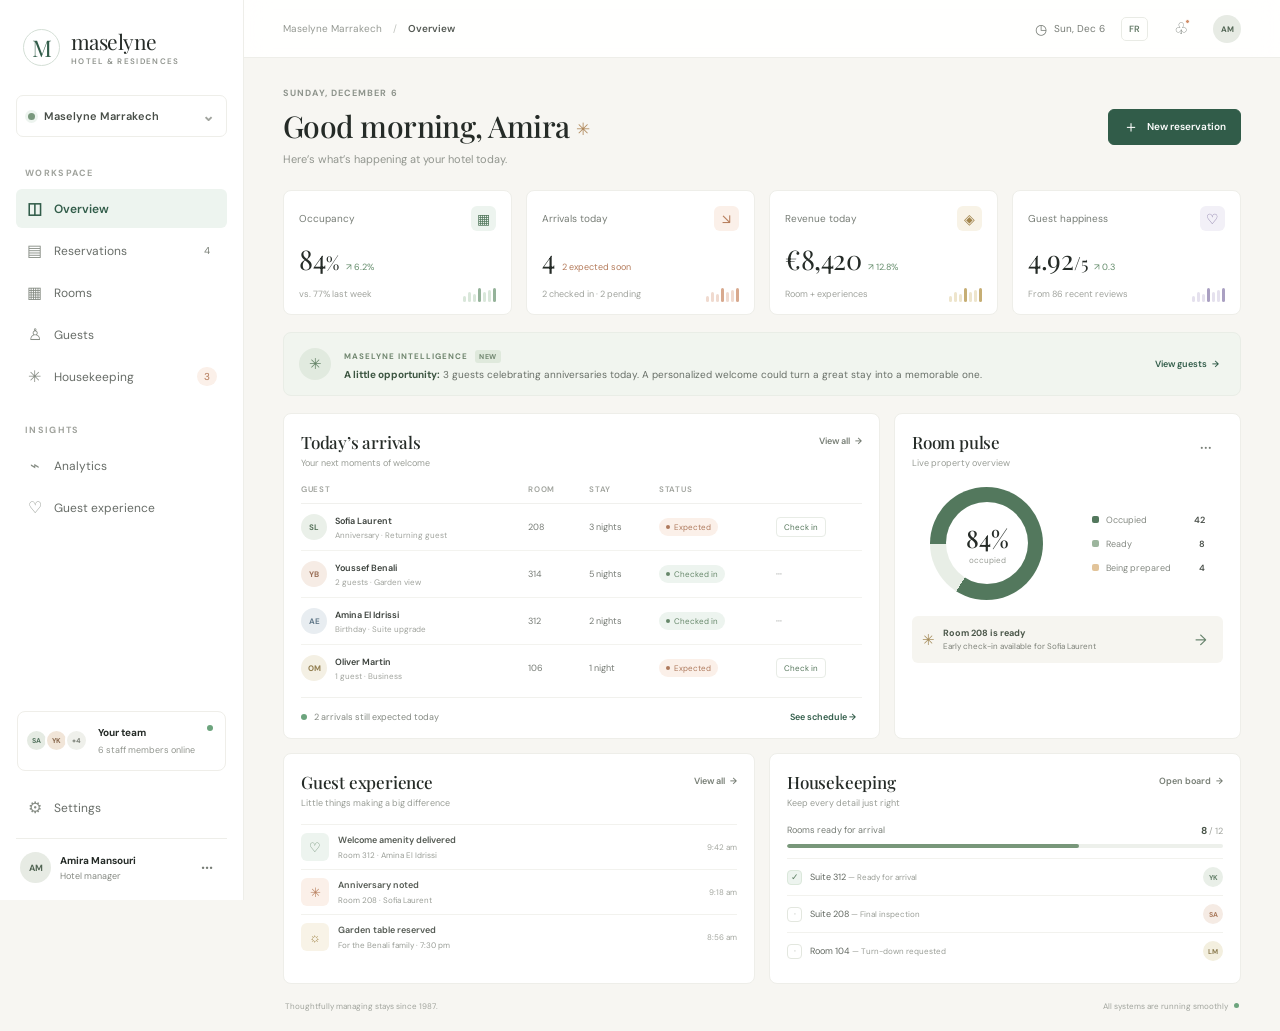
==== index.html @ 5e17fc31 "Add bilingual Marceline hotel operations app Co-authored-by: Copilot <223556219+Copilot@users.norepl" ====
<!doctype html>
<html lang="en">
  <head>
    <meta charset="utf-8">
    <meta name="viewport" content="width=device-width, initial-scale=1">
    <meta name="theme-color" content="#f7f6f2">
    <meta name="description" content="Maselyne Hotel — thoughtful hospitality, seamlessly managed.">
    <title>Maselyne — Hotel Operations</title>
    <link rel="preconnect" href="https://fonts.googleapis.com">
    <link rel="preconnect" href="https://fonts.gstatic.com" crossorigin>
    <link href="https://fonts.googleapis.com/css2?family=DM+Sans:wght@400;500;600;700&family=Playfair+Display:wght@500;600;700&display=swap" rel="stylesheet">
    <link rel="stylesheet" href="styles.css">
  </head>
  <body>
    <div class="app-shell">
      <aside class="sidebar" id="sidebar">
        <a class="brand" href="#" aria-label="Maselyne home">
          <span class="brand-mark">M</span>
          <span class="brand-name">maselyne<span class="brand-caption">HOTEL & RESIDENCES</span></span>
        </a>
        <div class="property-select"><span class="property-dot"></span><span>Maselyne Marrakech</span><span class="chevron">⌄</span></div>
        <p class="nav-label">WORKSPACE</p>
        <nav class="main-nav" aria-label="Main navigation">
          <button class="nav-item active" data-view="Overview"><span class="nav-icon">◫</span>Overview</button>
          <button class="nav-item" data-view="Reservations"><span class="nav-icon">▤</span>Reservations<span class="nav-count" id="reservation-count">8</span></button>
          <button class="nav-item" data-view="Rooms"><span class="nav-icon">▦</span>Rooms</button>
          <button class="nav-item" data-view="Guests"><span class="nav-icon">♙</span>Guests</button>
          <button class="nav-item" data-view="Housekeeping"><span class="nav-icon">✳</span>Housekeeping<span class="nav-alert">3</span></button>
        </nav>
        <p class="nav-label nav-label-spaced">INSIGHTS</p>
        <nav class="main-nav" aria-label="Insights navigation">
          <button class="nav-item" data-view="Analytics"><span class="nav-icon">⌁</span>Analytics</button>
          <button class="nav-item" data-view="Guest experience"><span class="nav-icon">♡</span>Guest experience</button>
        </nav>
        <div class="sidebar-bottom">
          <div class="team-card">
            <div class="team-avatars"><span>SA</span><span>YK</span><span>+4</span></div>
            <p><strong>Your team</strong><br><span>6 staff members online</span></p>
            <span class="online-dot"></span>
          </div>
          <button class="nav-item settings-item"><span class="nav-icon">⚙</span>Settings</button>
          <div class="profile">
            <div class="avatar avatar-dark">AM</div>
            <div class="profile-copy"><strong>Amira Mansouri</strong><span>Hotel manager</span></div>
            <button class="icon-button profile-menu" aria-label="Profile options">···</button>
          </div>
        </div>
      </aside>

      <main class="main-content">
        <header class="topbar">
          <button class="mobile-menu icon-button" id="menu-toggle" aria-label="Open navigation">☰</button>
          <div class="breadcrumb">Maselyne Marrakech <span>/</span> <strong id="breadcrumb-current">Overview</strong></div>
          <div class="topbar-actions">
            <div class="date-chip"><span>◷</span><span id="today-label"></span></div>
            <a class="language-link" href="index.fr.html" lang="fr">FR</a>
            <button class="icon-button notification-button" id="notification-button" aria-label="Notifications">♧<i></i></button>
            <div class="avatar avatar-dark top-avatar">AM</div>
          </div>
        </header>

        <div class="page-wrap">
          <section class="welcome-row">
            <div><p class="eyebrow" id="greeting">THURSDAY, OCTOBER 15</p><h1 id="page-title">Good morning, Amira <span class="wave">✳</span></h1><p class="subtitle" id="page-subtitle">Here’s what’s happening at your hotel today.</p></div>
            <button class="primary-button" id="add-reservation"><span>＋</span> New reservation</button>
          </section>

          <div id="dashboard-content">
          <section class="stat-grid" aria-label="Hotel performance">
            <article class="stat-card"><div class="stat-top"><span>Occupancy</span><span class="stat-icon green">▦</span></div><div class="stat-value">84<span class="stat-unit">%</span><span class="trend positive">↗ 6.2%</span></div><div class="stat-foot"><span>vs. 77% last week</span><div class="mini-bars"><i></i><i></i><i></i><i></i><i></i><i></i><i></i></div></div></article>
            <article class="stat-card"><div class="stat-top"><span>Arrivals today</span><span class="stat-icon peach">↘</span></div><div class="stat-value" id="arrival-total">4<span class="trend neutral">2 expected soon</span></div><div class="stat-foot"><span id="arrival-summary">2 checked in · 2 pending</span><div class="mini-bars peach-bars"><i></i><i></i><i></i><i></i><i></i><i></i><i></i></div></div></article>
            <article class="stat-card"><div class="stat-top"><span>Revenue today</span><span class="stat-icon gold">◈</span></div><div class="stat-value">€8,420<span class="trend positive">↗ 12.8%</span></div><div class="stat-foot"><span>Room + experiences</span><div class="mini-bars gold-bars"><i></i><i></i><i></i><i></i><i></i><i></i><i></i></div></div></article>
            <article class="stat-card"><div class="stat-top"><span>Guest happiness</span><span class="stat-icon lavender">♡</span></div><div class="stat-value">4.92<span class="stat-unit">/5</span><span class="trend positive">↗ 0.3</span></div><div class="stat-foot"><span>From 86 recent reviews</span><div class="mini-bars lavender-bars"><i></i><i></i><i></i><i></i><i></i><i></i><i></i></div></div></article>
          </section>

          <section class="insight-banner">
            <div class="insight-symbol">✳</div><div class="insight-copy"><span class="insight-kicker">MASELYNE INTELLIGENCE <i>NEW</i></span><p><strong>A little opportunity:</strong> 3 guests celebrating anniversaries today. A personalized welcome could turn a great stay into a memorable one.</p></div>
            <button class="text-button" id="insight-action">View guests <span>→</span></button>
          </section>

          <div class="dashboard-grid">
            <section class="panel arrivals-panel">
              <div class="panel-heading"><div><h2>Today’s arrivals</h2><p>Your next moments of welcome</p></div><button class="subtle-button" data-open-view="Reservations">View all <span>→</span></button></div>
              <div class="table-wrap"><table><thead><tr><th>GUEST</th><th>ROOM</th><th>STAY</th><th>STATUS</th><th></th></tr></thead><tbody id="arrival-rows"></tbody></table></div>
              <div class="arrival-footer"><span class="live-dot"></span> <span id="arrival-footer-text">4 arrivals still expected today</span><button class="text-button" data-open-view="Reservations">See schedule →</button></div>
            </section>

            <section class="panel occupancy-panel">
              <div class="panel-heading"><div><h2>Room pulse</h2><p>Live property overview</p></div><button class="icon-button more-button" aria-label="Room options">···</button></div>
              <div class="room-summary"><div class="donut"><div><strong>84%</strong><span>occupied</span></div></div><div class="legend"><div><i class="legend-dot occupied"></i><span>Occupied</span><strong>42</strong></div><div><i class="legend-dot ready"></i><span>Ready</span><strong>8</strong></div><div><i class="legend-dot cleaning"></i><span>Being prepared</span><strong>4</strong></div></div></div>
              <div class="room-callout"><span class="sparkle">✳</span><span><strong>Room 208 is ready</strong><br>Early check-in available for Sofia Laurent</span><button aria-label="View room 208" id="room-callout-action">→</button></div>
            </section>
          </div>

          <div class="lower-grid">
            <section class="panel activity-panel">
              <div class="panel-heading"><div><h2>Guest experience</h2><p>Little things making a big difference</p></div><button class="subtle-button" data-open-view="Guest experience">View all <span>→</span></button></div>
              <div class="experience-list">
                <div class="experience-item"><div class="experience-icon experience-green">♡</div><div><strong>Welcome amenity delivered</strong><span>Room 312 · Amina El Idrissi</span></div><time>9:42 am</time></div>
                <div class="experience-item"><div class="experience-icon experience-peach">✳</div><div><strong>Anniversary noted</strong><span>Room 208 · Sofia Laurent</span></div><time>9:18 am</time></div>
                <div class="experience-item"><div class="experience-icon experience-gold">☼</div><div><strong>Garden table reserved</strong><span>For the Benali family · 7:30 pm</span></div><time>8:56 am</time></div>
              </div>
            </section>
            <section class="panel tasks-panel">
              <div class="panel-heading"><div><h2>Housekeeping</h2><p>Keep every detail just right</p></div><button class="subtle-button" data-open-view="Housekeeping">Open board <span>→</span></button></div>
              <div class="task-progress"><div><span>Rooms ready for arrival</span><strong>8 <small>/ 12</small></strong></div><div class="progress-track"><span></span></div></div>
              <div class="task-row"><span class="task-check checked">✓</span><span>Suite 312 <small>— Ready for arrival</small></span><span class="task-assignee">YK</span></div>
              <div class="task-row"><span class="task-check">·</span><span>Suite 208 <small>— Final inspection</small></span><span class="task-assignee peach-assignee">SA</span></div>
              <div class="task-row"><span class="task-check">·</span><span>Room 104 <small>— Turn-down requested</small></span><span class="task-assignee gold-assignee">LM</span></div>
            </section>
          </div>
          </div>
          <section id="view-workspace" class="view-workspace" aria-live="polite" hidden></section>
          <footer class="page-footer"><span>Thoughtfully managing stays since 1987.</span><span>All systems are running smoothly <i class="live-dot"></i></span></footer>
        </div>
      </main>
    </div>

    <div class="toast" id="toast" role="status" aria-live="polite"></div>
    <dialog class="reservation-dialog" id="reservation-dialog">
      <form id="reservation-form">
        <div class="dialog-top"><div><span class="eyebrow">MAKE IT A STAY TO REMEMBER</span><h2>New reservation</h2></div><button type="button" class="icon-button close-dialog" aria-label="Close dialog">×</button></div>
        <label>Guest name<input name="guest" required placeholder="e.g. Leila Haddad"></label>
        <div class="form-row"><label>Room<input name="room" required placeholder="e.g. 214"></label><label>Arrival<input name="date" type="date" required></label></div>
        <label>Stay notes <span class="optional">(optional)</span><textarea name="notes" rows="3" placeholder="Anything special we should know?"></textarea></label>
        <div class="dialog-actions"><button type="button" class="secondary-button close-dialog">Cancel</button><button class="primary-button" type="submit">Create reservation <span>→</span></button></div>
      </form>
    </dialog>
    <script src="app.js"></script>
  </body>
</html>
---- styles.css ----
:root {
  color-scheme: light;
  --ink: #252b27;
  --muted: #858982;
  --line: #eeeee9;
  --paper: #ffffff;
  --canvas: #f7f6f2;
  --green: #315c49;
  --green-dark: #274b3b;
  --green-pale: #edf4ef;
  --serif: "Playfair Display", Georgia, serif;
  --sans: "DM Sans", "Segoe UI", sans-serif;
}
* { box-sizing: border-box; }
body { margin: 0; color: var(--ink); background: var(--canvas); font-family: var(--sans); font-size: 13px; -webkit-font-smoothing: antialiased; }
button, input, textarea { font: inherit; }
button { color: inherit; }
.app-shell { min-height: 100vh; }
.sidebar { position: fixed; inset: 0 auto 0 0; z-index: 5; display: flex; width: 244px; flex-direction: column; padding: 28px 16px 12px; background: #fff; border-right: 1px solid #eeeee9; }
.brand { display: flex; align-items: center; gap: 11px; margin: 1px 0 29px 7px; color: inherit; text-decoration: none; }
.brand-mark { display: grid; width: 37px; height: 37px; place-items: center; border: 1px solid #d4dfd6; border-radius: 50%; color: var(--green); font-family: var(--serif); font-size: 23px; }
.brand-name { font-family: var(--serif); font-size: 21px; letter-spacing: -.55px; line-height: 1; }
.brand-caption { display: block; margin-top: 5px; color: #91958f; font-family: var(--sans); font-size: 8px; font-weight: 600; letter-spacing: 1.3px; }
.property-select { display: flex; align-items: center; gap: 9px; height: 42px; padding: 0 11px; border: 1px solid #eeeee9; border-radius: 7px; color: #484e48; font-size: 11px; font-weight: 600; }
.property-dot { width: 7px; height: 7px; border-radius: 50%; background: #79987d; box-shadow: 0 0 0 3px #edf4ef; }
.chevron { margin-left: auto; color: #a1a49e; font-size: 15px; }
.nav-label { margin: 30px 0 10px 9px; color: #a0a39d; font-size: 9px; font-weight: 700; letter-spacing: 1.3px; }
.nav-label-spaced { margin-top: 28px; }
.main-nav { display: grid; gap: 3px; }
.nav-item { position: relative; display: flex; width: 100%; height: 39px; align-items: center; gap: 11px; padding: 0 10px; border: 0; border-radius: 6px; background: transparent; color: #686d68; cursor: pointer; text-align: left; font-size: 12px; transition: background .16s, color .16s; }
.nav-item:hover { background: #f7f8f5; color: var(--green); }
.nav-item.active { background: var(--green-pale); color: var(--green); font-weight: 600; }
.nav-icon { width: 17px; color: #878d85; font-size: 16px; text-align: center; }
.active .nav-icon { color: var(--green); }
.nav-count, .nav-alert { display: grid; min-width: 20px; height: 19px; place-items: center; margin-left: auto; border-radius: 10px; background: #fff; color: #777d75; font-size: 10px; }
.nav-alert { background: #fbf0e9; color: #b27756; }
.sidebar-bottom { margin-top: auto; }
.team-card { position: relative; display: flex; align-items: center; gap: 10px; margin: 0 1px 17px; padding: 12px 9px; border: 1px solid #efeee9; border-radius: 8px; }
.team-avatars { display: flex; padding-left: 1px; }
.team-avatars span { display: grid; width: 23px; height: 23px; place-items: center; margin-left: -3px; border: 2px solid white; border-radius: 50%; background: #e5ebe3; color: #52725d; font-size: 7px; font-weight: 700; }
.team-avatars span:nth-child(2) { background: #f1e5d8; color: #89684d; }
.team-avatars span:nth-child(3) { background: #eff0eb; color: #777c73; }
.team-card p { margin: 0; font-size: 10px; line-height: 1.7; }
.team-card p span { color: #92968f; font-size: 9px; }
.online-dot, .live-dot { display: inline-block; width: 6px; height: 6px; border-radius: 50%; background: #6ca47d; }
.team-card .online-dot { position: absolute; top: 13px; right: 12px; }
.settings-item { margin-bottom: 11px; }
.profile { display: flex; align-items: center; gap: 9px; padding: 12px 4px 4px; border-top: 1px solid var(--line); }
.avatar { display: grid; width: 31px; height: 31px; flex: 0 0 auto; place-items: center; border-radius: 50%; font-size: 9px; font-weight: 700; }
.avatar-dark { background: #e7ebe4; color: #526554; }
.profile-copy { display: grid; gap: 3px; font-size: 10px; }
.profile-copy span { color: var(--muted); font-size: 9px; }
.icon-button { display: grid; width: 33px; height: 33px; place-items: center; border: 0; border-radius: 6px; background: transparent; color: #777d76; cursor: pointer; font-size: 18px; }
.icon-button:hover { background: #f3f4f0; }
.profile-menu { margin-left: auto; font-size: 21px; }
.main-content { min-height: 100vh; margin-left: 244px; }
.topbar { position: sticky; top: 0; z-index: 4; display: flex; height: 58px; align-items: center; justify-content: space-between; padding: 0 39px; border-bottom: 1px solid #eeeee9; background: rgba(255,255,255,.91); backdrop-filter: blur(12px); }
.breadcrumb { color: #969a93; font-size: 10px; }
.breadcrumb span { margin: 0 8px; color: #c2c5bf; }
.breadcrumb strong { color: #555a54; font-weight: 600; }
.topbar-actions { display: flex; align-items: center; gap: 16px; }
.language-link { padding: 5px 7px; border: 1px solid #e9ebe5; border-radius: 5px; color: #647b67; font-size: 9px; font-weight: 600; text-decoration: none; }
.language-link:hover { background: #f2f5f0; }
.date-chip { display: flex; align-items: center; gap: 7px; color: #777c75; font-size: 10px; }
.date-chip span:first-child { font-size: 14px; }
.notification-button { position: relative; font-size: 16px; }
.notification-button i { position: absolute; top: 7px; right: 7px; width: 5px; height: 5px; border: 1px solid white; border-radius: 50%; background: #d18e69; }
.top-avatar { width: 28px; height: 28px; font-size: 8px; }
.mobile-menu { display: none; }
.page-wrap { max-width: 1320px; margin: 0 auto; padding: 29px 39px 20px; }
.welcome-row { display: flex; align-items: center; justify-content: space-between; margin-bottom: 24px; }
.eyebrow { margin: 0 0 7px; color: #8e948c; font-size: 9px; font-weight: 700; letter-spacing: 1.1px; }
h1, h2, p { margin-top: 0; }
h1 { margin-bottom: 6px; font-family: var(--serif); font-size: clamp(24px, 2.4vw, 30px); font-weight: 500; letter-spacing: -.55px; }
.wave { display: inline-block; color: #b18a5d; font-family: var(--sans); font-size: 17px; vertical-align: 3px; }
.subtitle { margin: 0; color: #92968f; font-size: 11px; }
.primary-button { display: inline-flex; height: 36px; align-items: center; justify-content: center; gap: 8px; padding: 0 14px; border: 1px solid var(--green); border-radius: 6px; background: var(--green); color: #fff; cursor: pointer; font-size: 10px; font-weight: 600; transition: background .15s, transform .15s; }
.primary-button:hover { transform: translateY(-1px); background: var(--green-dark); }
.primary-button span { font-size: 16px; font-weight: 400; }
.stat-grid { display: grid; grid-template-columns: repeat(4, minmax(0, 1fr)); gap: 14px; }
.stat-card, .panel { border: 1px solid #eeeee9; border-radius: 8px; background: var(--paper); }
.stat-card { min-height: 125px; padding: 15px 15px 12px; }
.stat-top { display: flex; align-items: center; justify-content: space-between; color: #777d76; font-size: 10px; }
.stat-icon { display: grid; width: 25px; height: 25px; place-items: center; border-radius: 6px; font-size: 14px; }
.green { background: #edf4ef; color: #53785d; }
.peach { background: #fbf0e9; color: #b77e5c; }
.gold { background: #f8f3e7; color: #a2854c; }
.lavender { background: #f2f0f7; color: #8073a1; }
.stat-value { display: flex; align-items: baseline; gap: 7px; margin-top: 10px; font-family: var(--serif); font-size: 27px; letter-spacing: -.5px; }
.stat-unit { margin-left: -6px; font-size: 18px; }
.trend { font-family: var(--sans); font-size: 9px; letter-spacing: 0; }
.positive { color: #648c6b; }
.neutral { color: #b47b5b; }
.stat-foot { display: flex; align-items: center; justify-content: space-between; margin-top: 9px; color: #a0a39d; font-size: 9px; }
.mini-bars { display: flex; height: 16px; align-items: end; gap: 2px; }
.mini-bars i { width: 3px; height: 6px; border-radius: 2px; background: #d9e7da; }
.mini-bars i:nth-child(2), .mini-bars i:nth-child(5) { height: 10px; }
.mini-bars i:nth-child(3) { height: 8px; }
.mini-bars i:nth-child(4), .mini-bars i:nth-child(7) { height: 14px; background: #95b39a; }
.mini-bars i:nth-child(6) { height: 12px; }
.peach-bars i { background: #f0dacf; }.peach-bars i:nth-child(4), .peach-bars i:nth-child(7) { background: #d8a98e; }
.gold-bars i { background: #eee5cc; }.gold-bars i:nth-child(4), .gold-bars i:nth-child(7) { background: #c6ae74; }
.lavender-bars i { background: #e5e1ee; }.lavender-bars i:nth-child(4), .lavender-bars i:nth-child(7) { background: #aaa0c2; }
.insight-banner { display: flex; align-items: center; gap: 13px; margin: 17px 0; padding: 13px 15px; border: 1px solid #e9ede6; border-radius: 8px; background: #f1f5ef; }
.insight-symbol { display: grid; width: 32px; height: 32px; flex: 0 0 auto; place-items: center; border-radius: 50%; background: #e1eadf; color: #638266; font-size: 15px; }
.insight-copy { flex: 1; }
.insight-kicker { color: #70866f; font-size: 8px; font-weight: 700; letter-spacing: 1px; }
.insight-kicker i { margin-left: 4px; padding: 2px 4px; border-radius: 3px; background: #dfe9dc; font-size: 7px; font-style: normal; letter-spacing: .5px; }
.insight-copy p { margin: 4px 0 0; color: #686f67; font-size: 10px; line-height: 1.5; }
.insight-copy strong { color: #3c5541; }
.text-button, .subtle-button { border: 0; background: transparent; color: var(--green); cursor: pointer; font-size: 9px; font-weight: 600; white-space: nowrap; }
.text-button:hover, .subtle-button:hover { color: #6d8c6f; }
.text-button span, .subtle-button span { margin-left: 3px; }
.dashboard-grid { display: grid; grid-template-columns: minmax(0, 1.72fr) minmax(260px, 1fr); gap: 14px; }
.panel { min-width: 0; padding: 17px 17px 14px; }
.panel-heading { display: flex; align-items: flex-start; justify-content: space-between; margin-bottom: 15px; }
.panel-heading h2 { margin: 0 0 4px; font-family: var(--serif); font-size: 17px; font-weight: 500; letter-spacing: -.2px; }
.panel-heading p { margin: 0; color: #999d96; font-size: 9px; }
.subtle-button { padding: 4px 0; color: #777e75; font-size: 9px; }
.table-wrap { overflow-x: auto; }
table { width: 100%; border-collapse: collapse; text-align: left; white-space: nowrap; }
thead th { padding: 0 8px 9px; border-bottom: 1px solid #f0f0ed; color: #a0a39d; font-size: 8px; font-weight: 600; letter-spacing: .7px; }
thead th:first-child { padding-left: 0; }
tbody td { padding: 10px 8px; border-bottom: 1px solid #f3f3ef; color: #777c76; font-size: 9px; }
tbody tr:last-child td { border-bottom: 0; }
tbody td:first-child { padding-left: 0; }
.guest-cell { display: flex; align-items: center; gap: 8px; }
.guest-avatar { display: grid; width: 26px; height: 26px; place-items: center; border-radius: 50%; background: #eaf0e9; color: #58745c; font-size: 8px; font-weight: 700; }
.guest-avatar.avatar-peach { background: #f6ece5; color: #9b7058; }
.guest-avatar.avatar-blue { background: #e8edf1; color: #62798a; }
.guest-avatar.avatar-gold { background: #f4f0e4; color: #917d4e; }
.guest-name { color: #3c423d; font-size: 9px; font-weight: 600; }
.guest-detail { margin-top: 3px; color: #a0a39d; font-size: 8px; }
.status-pill { display: inline-flex; align-items: center; gap: 4px; padding: 4px 7px; border-radius: 10px; background: #f5f2e8; color: #9a804b; font-size: 8px; }
.status-pill::before { width: 4px; height: 4px; border-radius: 50%; background: currentColor; content: ""; }
.status-pill.checked-in { background: #edf4ef; color: #66876a; }
.status-pill.pending { background: #fbf0e9; color: #ae795c; }
.row-action { padding: 4px 7px; border: 1px solid #e8ece6; border-radius: 4px; background: white; color: #55765b; cursor: pointer; font-size: 8px; }
.row-action:hover { background: var(--green-pale); }
.arrival-footer { display: flex; align-items: center; gap: 7px; margin-top: 6px; padding-top: 12px; border-top: 1px solid #f1f1ed; color: #858a83; font-size: 9px; }
.arrival-footer .text-button { margin-left: auto; }
.room-summary { display: flex; align-items: center; justify-content: space-around; gap: 12px; padding: 3px 0 16px; }
.donut { display: grid; width: 113px; height: 113px; flex: 0 0 auto; place-items: center; border-radius: 50%; background: conic-gradient(#53785d 0 84%, #e8eee6 84% 100%); transform: rotate(-90deg); }
.donut > div { display: flex; width: 82px; height: 82px; flex-direction: column; align-items: center; justify-content: center; border-radius: 50%; background: white; transform: rotate(90deg); }
.donut strong { font-family: var(--serif); font-size: 24px; font-weight: 500; }
.donut span { margin-top: 1px; color: #999d96; font-size: 8px; }
.legend { display: grid; gap: 12px; min-width: 113px; }
.legend > div { display: grid; grid-template-columns: 7px 1fr auto; align-items: center; gap: 7px; color: #858a83; font-size: 9px; }
.legend strong { color: #494f49; font-size: 9px; font-weight: 600; }
.legend-dot { width: 7px; height: 7px; border-radius: 2px; }
.legend-dot.occupied { background: #53785d; }.legend-dot.ready { background: #9cb59d; }.legend-dot.cleaning { background: #e2c49a; }
.room-callout { display: flex; align-items: center; gap: 8px; padding: 10px; border-radius: 6px; background: #f6f5f0; color: #7d8178; font-size: 8px; line-height: 1.6; }
.room-callout strong { color: #4c584b; font-size: 9px; }
.sparkle { color: #a48b59; font-size: 15px; }
.room-callout button { margin-left: auto; border: 0; background: none; color: #64816a; cursor: pointer; font-size: 15px; }
.lower-grid { display: grid; grid-template-columns: 1fr 1fr; gap: 14px; margin-top: 14px; }
.experience-list { display: grid; }
.experience-item { display: flex; align-items: center; gap: 9px; padding: 8px 0; border-top: 1px solid #f2f2ee; }
.experience-icon { display: grid; width: 28px; height: 28px; flex: 0 0 auto; place-items: center; border-radius: 6px; font-size: 13px; }
.experience-green { background: #edf4ef; color: #64866a; }.experience-peach { background: #fbf0e9; color: #ba8362; }.experience-gold { background: #f8f3e7; color: #a4894f; }
.experience-item > div:nth-child(2) { display: grid; gap: 4px; }
.experience-item strong { color: #545a53; font-size: 9px; font-weight: 600; }
.experience-item span { color: #999d96; font-size: 8px; }
.experience-item time { margin-left: auto; color: #a3a69f; font-size: 8px; }
.task-progress { margin: 1px 0 10px; }
.task-progress > div:first-child { display: flex; justify-content: space-between; margin-bottom: 7px; color: #777d76; font-size: 9px; }
.task-progress strong { color: #485348; font-size: 10px; }.task-progress small { color: #a0a39d; font-size: 9px; font-weight: 400; }
.progress-track { height: 4px; overflow: hidden; border-radius: 5px; background: #edf0eb; }.progress-track span { display: block; width: 67%; height: 100%; border-radius: 5px; background: #78977a; }
.task-row { display: flex; align-items: center; gap: 8px; padding: 8px 0; border-top: 1px solid #f2f2ee; color: #626861; font-size: 9px; }
.task-row small { color: #999d96; font-size: 8px; }
.task-check { display: grid; width: 15px; height: 15px; place-items: center; border: 1px solid #e3e7df; border-radius: 4px; color: #a5aaa2; font-size: 9px; }
.task-check.checked { border-color: #dbe8db; background: #edf4ef; color: #608166; }
.task-assignee { display: grid; width: 20px; height: 20px; place-items: center; margin-left: auto; border-radius: 50%; background: #e9efe8; color: #65806a; font-size: 7px; font-weight: 700; }
.peach-assignee { background: #f5ebe4; color: #a8785a; }.gold-assignee { background: #f3efdf; color: #8c7c50; }
.page-footer { display: flex; justify-content: space-between; padding: 17px 2px 0; color: #a1a49d; font-size: 8px; }
.page-footer .live-dot { width: 5px; height: 5px; margin-left: 4px; vertical-align: 1px; }
.toast { position: fixed; right: 24px; bottom: 24px; z-index: 10; max-width: min(360px, calc(100vw - 32px)); padding: 12px 16px; border: 1px solid #e1e9df; border-radius: 7px; background: white; box-shadow: 0 8px 28px #1e342014; color: #415a45; font-size: 11px; opacity: 0; pointer-events: none; transform: translateY(8px); transition: opacity .2s, transform .2s; }
.toast.show { opacity: 1; transform: translateY(0); }
.reservation-dialog { width: min(440px, calc(100vw - 28px)); padding: 0; border: 1px solid #eeeee9; border-radius: 10px; background: #fff; box-shadow: 0 20px 70px #14251a25; }
.reservation-dialog::backdrop { background: #202a2480; backdrop-filter: blur(2px); }
.reservation-dialog form { padding: 24px; }
.dialog-top { display: flex; align-items: flex-start; justify-content: space-between; margin-bottom: 22px; }
.dialog-top h2 { margin: 0; font-family: var(--serif); font-size: 24px; font-weight: 500; }
.close-dialog { font-size: 23px; }
.reservation-dialog label { display: grid; gap: 7px; margin: 14px 0; color: #626861; font-size: 10px; font-weight: 600; }
.reservation-dialog input, .reservation-dialog textarea { width: 100%; padding: 10px 11px; border: 1px solid #e7e9e3; border-radius: 5px; outline: none; background: white; color: #303730; font-size: 11px; font-weight: 400; }
.reservation-dialog input:focus, .reservation-dialog textarea:focus { border-color: #88a18a; box-shadow: 0 0 0 3px #edf4ef; }
.reservation-dialog textarea { resize: vertical; }
.form-row { display: grid; grid-template-columns: 1fr 1fr; gap: 12px; }
.optional { color: #a0a39d; font-weight: 400; }
.dialog-actions { display: flex; justify-content: flex-end; gap: 8px; margin-top: 22px; }
.secondary-button { height: 36px; padding: 0 13px; border: 1px solid #e6e8e2; border-radius: 6px; background: #fff; color: #666d65; cursor: pointer; font-size: 10px; }
.secondary-button:hover { background: #f8f8f5; }
.empty-state { padding: 30px 10px; color: #8b9088; text-align: center; font-size: 11px; }
[hidden] { display: none !important; }
.view-workspace { min-height: 330px; }
.workspace-panel { min-height: 250px; padding: 20px; }
.workspace-panel .panel-heading { margin-bottom: 20px; }
.workspace-add { height: 32px; font-size: 9px; }
.workspace-add span { font-size: 13px; }
.workspace-intro { display: flex; align-items: end; justify-content: space-between; margin-bottom: 16px; }
.workspace-intro h2 { margin: 0; font-family: var(--serif); font-size: 22px; font-weight: 500; }
.board-legend { display: flex; align-items: center; gap: 7px; color: #81867e; font-size: 9px; }
.board-legend .legend-dot:not(:first-child) { margin-left: 9px; }
.room-grid { display: grid; grid-template-columns: repeat(3, minmax(0, 1fr)); gap: 12px; }
.room-card, .guest-card { padding: 16px; border: 1px solid #eeeee9; border-radius: 8px; background: white; }
.room-card-top { display: flex; align-items: center; justify-content: space-between; gap: 8px; }
.room-number { font-family: var(--serif); font-size: 16px; }
.room-status { padding: 4px 7px; border-radius: 10px; background: #f3f3ef; color: #7e837a; font-size: 8px; white-space: nowrap; }
.room-status.ready { background: #edf4ef; color: #66876a; }
.room-status.cleaning, .room-status.pending { background: #fbf0e9; color: #ae795c; }
.room-status.occupied { background: #edf0f3; color: #677986; }
.room-card p { margin: 9px 0 16px; color: #969a93; font-size: 10px; }
.room-updated { color: #a0a39d; font-size: 8px; }
.guest-count { color: #829180; font-size: 9px; }
.guest-card-grid { display: grid; grid-template-columns: repeat(2, minmax(0, 1fr)); gap: 10px; }
.guest-card .guest-cell { gap: 10px; }
.guest-card p { margin: 14px 0 10px; color: #858a83; font-size: 9px; }
.task-board { margin-top: 14px; }
.task-board-row { display: flex; align-items: center; gap: 12px; padding: 15px 5px; border-top: 1px solid #f0f0ed; }
.task-board-row > div { display: grid; gap: 4px; }
.task-board-row strong { color: #50574f; font-size: 10px; }
.task-board-row > div span { color: #969a93; font-size: 9px; }
.task-board-row .task-assignee { margin-left: auto; }
.workspace-progress { margin: 0 0 8px; }
.analytics-grid { display: grid; grid-template-columns: minmax(0, 1.6fr) minmax(220px, .8fr); gap: 14px; }
.analytics-chart { display: grid; height: 215px; grid-template-columns: repeat(7, 1fr); align-items: end; gap: 12px; padding: 14px 5px 0; background: repeating-linear-gradient(to bottom, transparent 0, transparent 52px, #f0f1ed 53px, transparent 54px); }
.analytics-chart > div { display: flex; height: 100%; flex-direction: column; align-items: center; justify-content: end; gap: 7px; }
.analytics-chart i { width: min(28px, 65%); min-height: 12px; border-radius: 4px 4px 0 0; background: #9bb29b; }
.analytics-chart > div:nth-child(4) i, .analytics-chart > div:nth-child(6) i { background: #54795d; }
.chart-value { color: #858a83; font-size: 8px; }
.analytics-chart small { padding-bottom: 4px; color: #999d96; font-size: 8px; }
.analytics-highlight { display: flex; flex-direction: column; justify-content: center; }
.analytics-highlight > strong { margin: 3px 0 0; font-family: var(--serif); font-size: 28px; font-weight: 500; }
.analytics-highlight > strong small { color: #91968e; font-family: var(--sans); font-size: 13px; }
.analytics-highlight p { margin: 4px 0 9px; color: #90958d; font-size: 9px; }
.analytics-highlight .eyebrow:not(:first-child) { margin-top: 18px; }
.analytics-highlight .trend { font-size: 9px; }
.analytics-highlight hr { width: 100%; margin: 14px 0 0; border: 0; border-top: 1px solid #efefeb; }
.experience-expanded .experience-item { padding: 17px 4px; }
.experience-tip { display: flex; gap: 10px; margin-top: 14px; padding: 13px; border-radius: 6px; background: #f1f5ef; color: #727b6e; font-size: 9px; line-height: 1.6; }
.experience-tip strong { color: #4d674f; }
@media (min-width: 1440px) { .page-wrap { padding-top: 38px; }.stat-card { min-height: 136px; padding: 18px; }.panel { padding: 20px; }.insight-banner { margin: 20px 0; } }
@media (max-width: 1100px) { .sidebar { width: 215px; }.main-content { margin-left: 215px; }.topbar { padding-right: 25px; padding-left: 25px; }.page-wrap { padding-right: 25px; padding-left: 25px; }.stat-grid { gap: 9px; }.stat-card { padding-right: 11px; padding-left: 11px; }.stat-value { font-size: 24px; }.dashboard-grid { grid-template-columns: minmax(0,1.55fr) minmax(235px,1fr); gap: 10px; }.panel { padding-right: 13px; padding-left: 13px; } }
@media (max-width: 850px) { .sidebar { width: 220px; transform: translateX(-100%); transition: transform .22s ease; box-shadow: 8px 0 25px #1a28120d; }.sidebar.open { transform: translateX(0); }.main-content { margin-left: 0; }.mobile-menu { display: grid; margin-left: -8px; }.topbar { justify-content: flex-start; gap: 10px; }.topbar-actions { margin-left: auto; }.dashboard-grid { grid-template-columns: 1fr; }.occupancy-panel { min-height: 0; }.room-summary { justify-content: flex-start; gap: 44px; padding-left: 10%; } }
@media (max-width: 850px) { .room-grid { grid-template-columns: repeat(2, minmax(0, 1fr)); }.analytics-grid { grid-template-columns: 1fr; }.analytics-highlight { display: grid; grid-template-columns: 1fr 1fr; align-items: baseline; gap: 4px 12px; }.analytics-highlight .eyebrow:not(:first-child) { margin-top: 0; }.analytics-highlight hr { grid-column: 1 / -1; }.analytics-highlight .trend { align-self: center; } }
@media (max-width: 620px) { .topbar { height: 54px; padding: 0 15px; }.breadcrumb { font-size: 9px; }.topbar-actions { gap: 7px; }.date-chip { display: none; }.page-wrap { padding: 22px 14px 16px; }.welcome-row { align-items: flex-start; gap: 10px; }.welcome-row h1 { font-size: 23px; }.welcome-row .primary-button { height: 33px; padding: 0 9px; font-size: 9px; }.welcome-row .primary-button span { font-size: 14px; }.stat-grid { grid-template-columns: repeat(2, minmax(0, 1fr)); gap: 9px; }.stat-card { min-height: 116px; }.stat-value { font-size: 23px; }.insight-banner { align-items: flex-start; gap: 9px; padding: 12px 10px; }.insight-symbol { width: 27px; height: 27px; }.insight-copy p { font-size: 9px; }.insight-banner > .text-button { align-self: center; font-size: 8px; }.panel { padding: 14px 11px 11px; }.panel-heading h2 { font-size: 16px; }.panel-heading p { font-size: 8px; }.arrivals-panel .table-wrap { margin-right: -5px; }.arrival-footer { flex-wrap: wrap; }.arrival-footer .text-button { font-size: 8px; }.lower-grid { grid-template-columns: 1fr; gap: 10px; margin-top: 10px; }.room-summary { justify-content: center; gap: 30px; padding-left: 0; }.page-footer { gap: 8px; font-size: 7px; }.page-footer span:last-child { text-align: right; } }
@media (max-width: 620px) { .workspace-panel { padding: 14px 11px; }.workspace-intro { align-items: flex-start; flex-direction: column; gap: 12px; }.workspace-intro h2 { font-size: 19px; }.room-grid { gap: 8px; }.room-card { padding: 11px 9px; }.room-card-top { align-items: flex-start; flex-direction: column; }.room-card p { margin: 7px 0 11px; }.room-status { white-space: normal; }.guest-card-grid { grid-template-columns: 1fr; }.analytics-chart { height: 180px; gap: 5px; }.analytics-highlight { padding: 14px 11px; }.board-legend { flex-wrap: wrap; line-height: 1.8; }.workspace-panel .panel-heading { gap: 6px; } }
@media (max-width: 390px) { .welcome-row h1 { font-size: 20px; }.welcome-row .primary-button { gap: 4px; font-size: 8px; }.stat-foot { font-size: 8px; }.trend { font-size: 8px; }.room-summary { gap: 16px; }.donut { width: 100px; height: 100px; }.donut > div { width: 73px; height: 73px; }.legend { min-width: 100px; } }
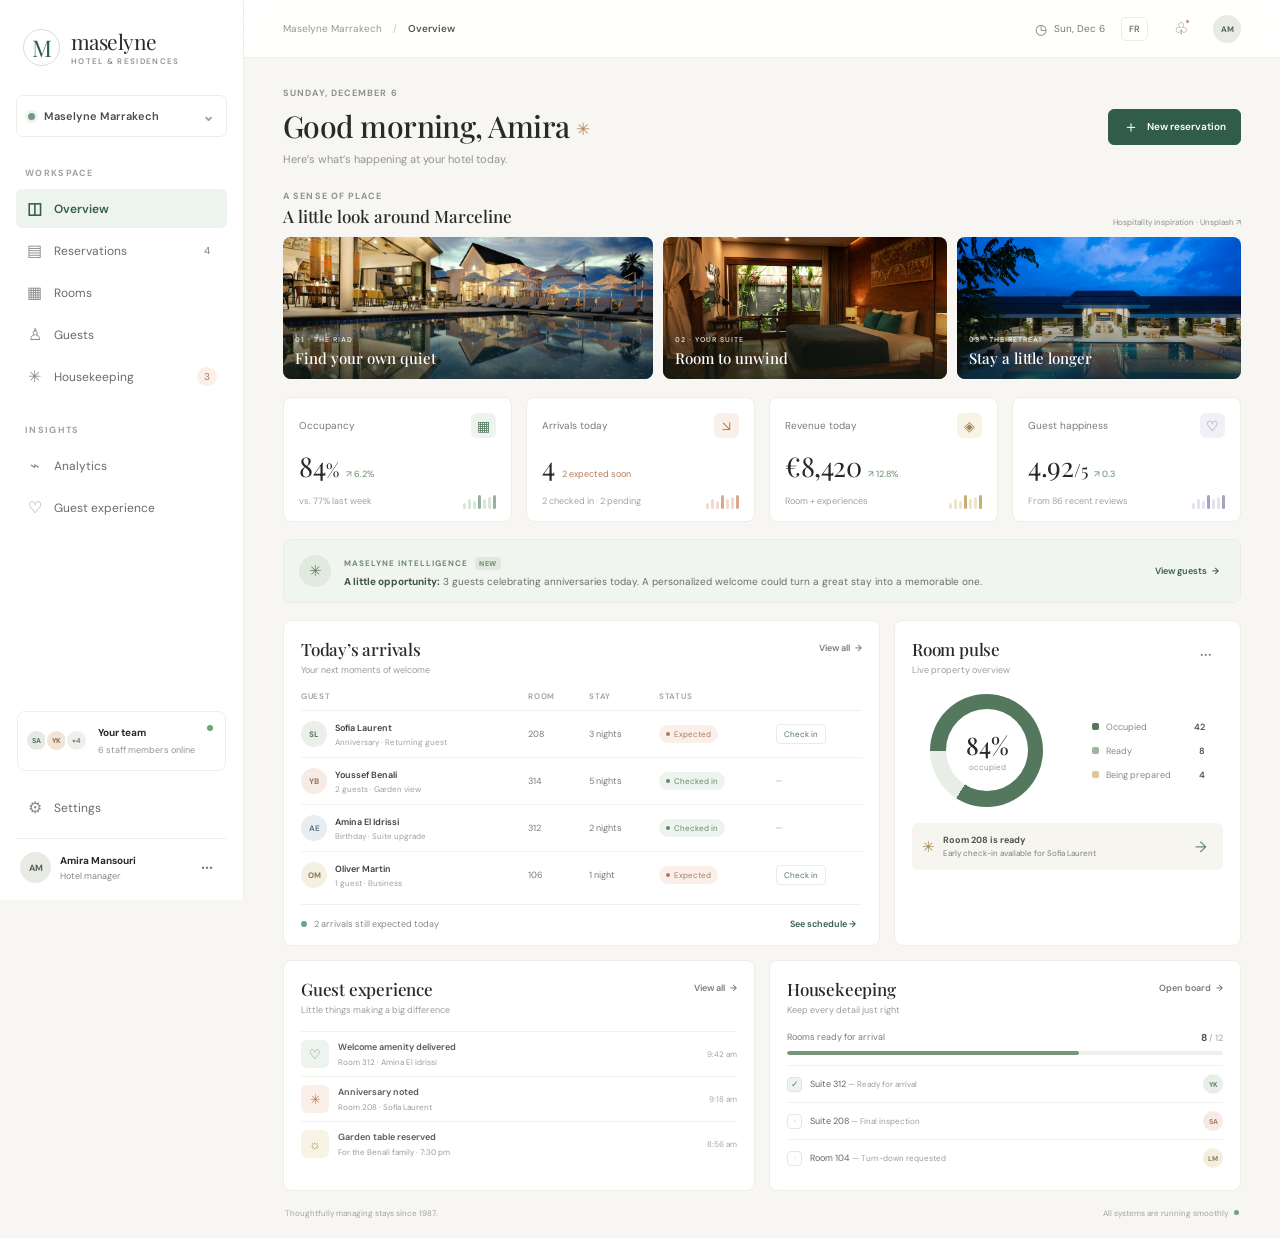
==== commit 24d0e3a4: "Add hotel photography to bilingual dashboards Co-authored-by: Copilot <223556219+Copilot@users.norep" ====
--- a/index.html
+++ b/index.html
@@ -66,6 +66,14 @@
           </section>
 
           <div id="dashboard-content">
+          <section class="hotel-gallery" aria-labelledby="gallery-title">
+            <div class="gallery-heading"><div><p class="eyebrow">A SENSE OF PLACE</p><h2 id="gallery-title">A little look around Marceline</h2></div><a class="photo-credit" href="https://unsplash.com" target="_blank" rel="noreferrer">Hospitality inspiration · Unsplash ↗</a></div>
+            <div class="gallery-grid">
+              <figure class="gallery-card gallery-featured"><img src="assets/riad-courtyard.jpg" alt="Sunlit resort courtyard with a swimming pool and palm trees" fetchpriority="high"><figcaption><span>01 · THE RIAD</span><strong>Find your own quiet</strong></figcaption></figure>
+              <figure class="gallery-card"><img src="assets/hotel-suite.jpg" alt="Calm, warmly furnished hotel guest room" loading="lazy"><figcaption><span>02 · YOUR SUITE</span><strong>Room to unwind</strong></figcaption></figure>
+              <figure class="gallery-card"><img src="assets/desert-resort.jpg" alt="Elegant hotel exterior framed by palm trees" loading="lazy"><figcaption><span>03 · THE RETREAT</span><strong>Stay a little longer</strong></figcaption></figure>
+            </div>
+          </section>
           <section class="stat-grid" aria-label="Hotel performance">
             <article class="stat-card"><div class="stat-top"><span>Occupancy</span><span class="stat-icon green">▦</span></div><div class="stat-value">84<span class="stat-unit">%</span><span class="trend positive">↗ 6.2%</span></div><div class="stat-foot"><span>vs. 77% last week</span><div class="mini-bars"><i></i><i></i><i></i><i></i><i></i><i></i><i></i></div></div></article>
             <article class="stat-card"><div class="stat-top"><span>Arrivals today</span><span class="stat-icon peach">↘</span></div><div class="stat-value" id="arrival-total">4<span class="trend neutral">2 expected soon</span></div><div class="stat-foot"><span id="arrival-summary">2 checked in · 2 pending</span><div class="mini-bars peach-bars"><i></i><i></i><i></i><i></i><i></i><i></i><i></i></div></div></article>
--- a/styles.css
+++ b/styles.css
@@ -77,6 +77,20 @@
 .primary-button { display: inline-flex; height: 36px; align-items: center; justify-content: center; gap: 8px; padding: 0 14px; border: 1px solid var(--green); border-radius: 6px; background: var(--green); color: #fff; cursor: pointer; font-size: 10px; font-weight: 600; transition: background .15s, transform .15s; }
 .primary-button:hover { transform: translateY(-1px); background: var(--green-dark); }
 .primary-button span { font-size: 16px; font-weight: 400; }
+.hotel-gallery { margin-bottom: 18px; }
+.gallery-heading { display: flex; align-items: end; justify-content: space-between; margin-bottom: 10px; }
+.gallery-heading .eyebrow { margin-bottom: 3px; }
+.gallery-heading h2 { margin: 0; font-family: var(--serif); font-size: 17px; font-weight: 500; }
+.photo-credit { color: #899087; font-size: 8px; text-decoration: none; }
+.photo-credit:hover { color: var(--green); }
+.gallery-grid { display: grid; grid-template-columns: 1.3fr 1fr 1fr; gap: 10px; }
+.gallery-card { position: relative; height: 142px; overflow: hidden; margin: 0; border-radius: 8px; background: #e9e9e2; }
+.gallery-card::after { position: absolute; inset: 35% 0 0; background: linear-gradient(transparent, rgb(20 29 23 / 72%)); content: ""; pointer-events: none; }
+.gallery-card img { display: block; width: 100%; height: 100%; object-fit: cover; transition: transform .35s ease; }
+.gallery-card:hover img { transform: scale(1.04); }
+.gallery-card figcaption { position: absolute; right: 12px; bottom: 11px; left: 12px; z-index: 1; display: grid; gap: 4px; color: #fff; }
+.gallery-card figcaption span { font-size: 7px; font-weight: 600; letter-spacing: 1px; opacity: .8; }
+.gallery-card figcaption strong { font-family: var(--serif); font-size: 15px; font-weight: 500; }
 .stat-grid { display: grid; grid-template-columns: repeat(4, minmax(0, 1fr)); gap: 14px; }
 .stat-card, .panel { border: 1px solid #eeeee9; border-radius: 8px; background: var(--paper); }
 .stat-card { min-height: 125px; padding: 15px 15px 12px; }
@@ -244,6 +258,6 @@
 @media (max-width: 1100px) { .sidebar { width: 215px; }.main-content { margin-left: 215px; }.topbar { padding-right: 25px; padding-left: 25px; }.page-wrap { padding-right: 25px; padding-left: 25px; }.stat-grid { gap: 9px; }.stat-card { padding-right: 11px; padding-left: 11px; }.stat-value { font-size: 24px; }.dashboard-grid { grid-template-columns: minmax(0,1.55fr) minmax(235px,1fr); gap: 10px; }.panel { padding-right: 13px; padding-left: 13px; } }
 @media (max-width: 850px) { .sidebar { width: 220px; transform: translateX(-100%); transition: transform .22s ease; box-shadow: 8px 0 25px #1a28120d; }.sidebar.open { transform: translateX(0); }.main-content { margin-left: 0; }.mobile-menu { display: grid; margin-left: -8px; }.topbar { justify-content: flex-start; gap: 10px; }.topbar-actions { margin-left: auto; }.dashboard-grid { grid-template-columns: 1fr; }.occupancy-panel { min-height: 0; }.room-summary { justify-content: flex-start; gap: 44px; padding-left: 10%; } }
 @media (max-width: 850px) { .room-grid { grid-template-columns: repeat(2, minmax(0, 1fr)); }.analytics-grid { grid-template-columns: 1fr; }.analytics-highlight { display: grid; grid-template-columns: 1fr 1fr; align-items: baseline; gap: 4px 12px; }.analytics-highlight .eyebrow:not(:first-child) { margin-top: 0; }.analytics-highlight hr { grid-column: 1 / -1; }.analytics-highlight .trend { align-self: center; } }
-@media (max-width: 620px) { .topbar { height: 54px; padding: 0 15px; }.breadcrumb { font-size: 9px; }.topbar-actions { gap: 7px; }.date-chip { display: none; }.page-wrap { padding: 22px 14px 16px; }.welcome-row { align-items: flex-start; gap: 10px; }.welcome-row h1 { font-size: 23px; }.welcome-row .primary-button { height: 33px; padding: 0 9px; font-size: 9px; }.welcome-row .primary-button span { font-size: 14px; }.stat-grid { grid-template-columns: repeat(2, minmax(0, 1fr)); gap: 9px; }.stat-card { min-height: 116px; }.stat-value { font-size: 23px; }.insight-banner { align-items: flex-start; gap: 9px; padding: 12px 10px; }.insight-symbol { width: 27px; height: 27px; }.insight-copy p { font-size: 9px; }.insight-banner > .text-button { align-self: center; font-size: 8px; }.panel { padding: 14px 11px 11px; }.panel-heading h2 { font-size: 16px; }.panel-heading p { font-size: 8px; }.arrivals-panel .table-wrap { margin-right: -5px; }.arrival-footer { flex-wrap: wrap; }.arrival-footer .text-button { font-size: 8px; }.lower-grid { grid-template-columns: 1fr; gap: 10px; margin-top: 10px; }.room-summary { justify-content: center; gap: 30px; padding-left: 0; }.page-footer { gap: 8px; font-size: 7px; }.page-footer span:last-child { text-align: right; } }
+@media (max-width: 620px) { .topbar { height: 54px; padding: 0 15px; }.breadcrumb { font-size: 9px; }.topbar-actions { gap: 7px; }.date-chip { display: none; }.page-wrap { padding: 22px 14px 16px; }.welcome-row { align-items: flex-start; gap: 10px; }.welcome-row h1 { font-size: 23px; }.welcome-row .primary-button { height: 33px; padding: 0 9px; font-size: 9px; }.welcome-row .primary-button span { font-size: 14px; }.gallery-heading h2 { font-size: 15px; }.photo-credit { max-width: 100px; text-align: right; }.gallery-grid { grid-template-columns: 1fr 1fr; gap: 7px; }.gallery-card { height: 112px; }.gallery-card:first-child { grid-column: 1 / -1; height: 150px; }.gallery-card figcaption { right: 9px; bottom: 9px; left: 9px; }.gallery-card figcaption strong { font-size: 13px; }.stat-grid { grid-template-columns: repeat(2, minmax(0, 1fr)); gap: 9px; }.stat-card { min-height: 116px; }.stat-value { font-size: 23px; }.insight-banner { align-items: flex-start; gap: 9px; padding: 12px 10px; }.insight-symbol { width: 27px; height: 27px; }.insight-copy p { font-size: 9px; }.insight-banner > .text-button { align-self: center; font-size: 8px; }.panel { padding: 14px 11px 11px; }.panel-heading h2 { font-size: 16px; }.panel-heading p { font-size: 8px; }.arrivals-panel .table-wrap { margin-right: -5px; }.arrival-footer { flex-wrap: wrap; }.arrival-footer .text-button { font-size: 8px; }.lower-grid { grid-template-columns: 1fr; gap: 10px; margin-top: 10px; }.room-summary { justify-content: center; gap: 30px; padding-left: 0; }.page-footer { gap: 8px; font-size: 7px; }.page-footer span:last-child { text-align: right; } }
 @media (max-width: 620px) { .workspace-panel { padding: 14px 11px; }.workspace-intro { align-items: flex-start; flex-direction: column; gap: 12px; }.workspace-intro h2 { font-size: 19px; }.room-grid { gap: 8px; }.room-card { padding: 11px 9px; }.room-card-top { align-items: flex-start; flex-direction: column; }.room-card p { margin: 7px 0 11px; }.room-status { white-space: normal; }.guest-card-grid { grid-template-columns: 1fr; }.analytics-chart { height: 180px; gap: 5px; }.analytics-highlight { padding: 14px 11px; }.board-legend { flex-wrap: wrap; line-height: 1.8; }.workspace-panel .panel-heading { gap: 6px; } }
 @media (max-width: 390px) { .welcome-row h1 { font-size: 20px; }.welcome-row .primary-button { gap: 4px; font-size: 8px; }.stat-foot { font-size: 8px; }.trend { font-size: 8px; }.room-summary { gap: 16px; }.donut { width: 100px; height: 100px; }.donut > div { width: 73px; height: 73px; }.legend { min-width: 100px; } }
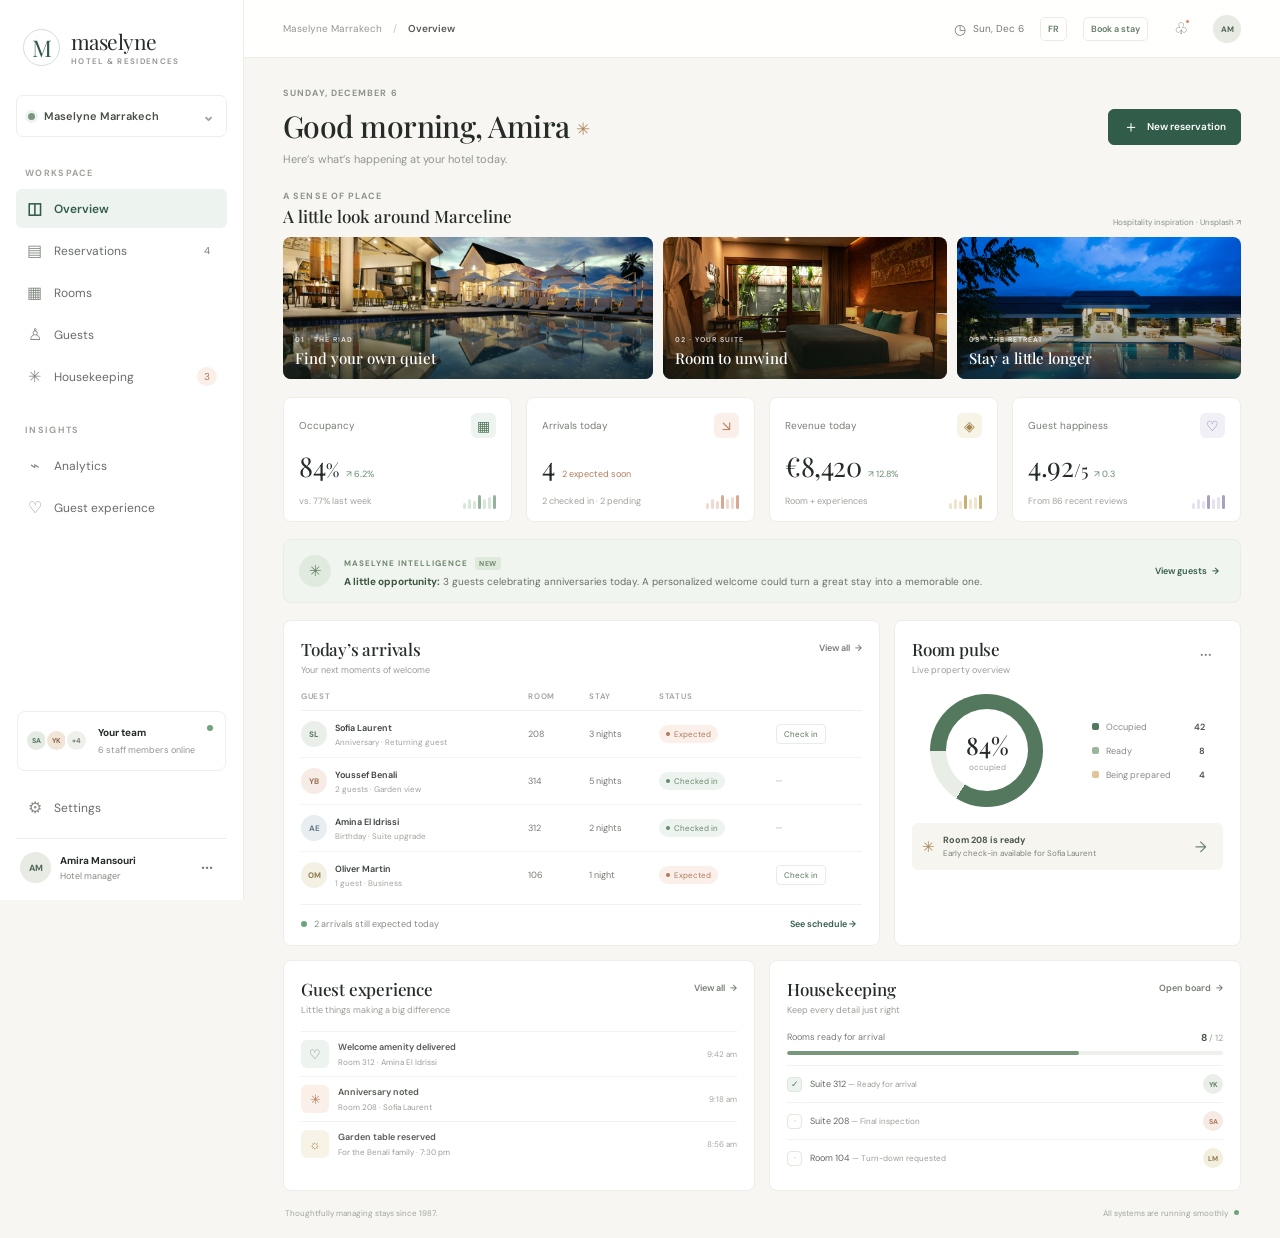
==== commit 18d07623: "Add guest booking pages for rooms and residences Co-authored-by: Copilot <223556219+Copilot@users.no" ====
--- a/index.html
+++ b/index.html
@@ -54,6 +54,7 @@
           <div class="topbar-actions">
             <div class="date-chip"><span>◷</span><span id="today-label"></span></div>
             <a class="language-link" href="index.fr.html" lang="fr">FR</a>
+            <a class="language-link" href="stay.html">Book a stay</a>
             <button class="icon-button notification-button" id="notification-button" aria-label="Notifications">♧<i></i></button>
             <div class="avatar avatar-dark top-avatar">AM</div>
           </div>
--- a/styles.css
+++ b/styles.css
@@ -91,6 +91,78 @@
 .gallery-card figcaption { position: absolute; right: 12px; bottom: 11px; left: 12px; z-index: 1; display: grid; gap: 4px; color: #fff; }
 .gallery-card figcaption span { font-size: 7px; font-weight: 600; letter-spacing: 1px; opacity: .8; }
 .gallery-card figcaption strong { font-family: var(--serif); font-size: 15px; font-weight: 500; }
+.booking-page { --canvas: #faf9f6; background: var(--canvas); }
+.booking-topbar { position: sticky; top: 0; z-index: 5; display: flex; height: 70px; align-items: center; justify-content: space-between; padding: 0 max(28px, calc((100vw - 1160px) / 2)); border-bottom: 1px solid #eeeee9; background: rgb(255 255 255 / 95%); backdrop-filter: blur(10px); }
+.booking-topbar .brand { margin: 0; }
+.booking-top-actions { display: flex; align-items: center; gap: 19px; }
+.booking-phone, .booking-back { color: #767c74; font-size: 10px; }
+.booking-back { color: var(--green); text-decoration: none; }
+.booking-main { width: min(1120px, calc(100% - 56px)); margin: 0 auto; }
+.booking-hero { position: relative; height: 315px; overflow: hidden; margin-top: 24px; border-radius: 10px; background: #506150; }
+.booking-hero > img { width: 100%; height: 100%; object-fit: cover; object-position: center 53%; }
+.booking-hero-overlay { position: absolute; inset: 0; background: linear-gradient(90deg, rgb(22 32 26 / 66%), rgb(22 32 26 / 20%) 70%, rgb(22 32 26 / 9%)), linear-gradient(0deg, rgb(18 27 22 / 20%), transparent 48%); }
+.booking-hero-copy { position: absolute; top: 50%; left: clamp(24px, 6vw, 66px); color: white; transform: translateY(-50%); }
+.booking-eyebrow { margin: 0 0 12px; font-size: 9px; font-weight: 600; letter-spacing: 1.6px; }
+.booking-hero-copy h1 { margin: 0 0 11px; font-family: var(--serif); font-size: clamp(34px, 5vw, 52px); font-weight: 500; line-height: 1.08; }
+.booking-hero-copy > p:last-child { margin: 0; color: rgb(255 255 255 / 84%); font-size: 12px; }
+.hero-location { position: absolute; right: 22px; bottom: 20px; color: rgb(255 255 255 / 82%); font-size: 8px; letter-spacing: 1.2px; }
+.booking-intro { display: flex; align-items: end; justify-content: space-between; gap: 20px; margin: 38px 0 20px; }
+.booking-intro h2, .booking-details h2 { margin: 0 0 7px; font-family: var(--serif); font-size: 28px; font-weight: 500; }
+.booking-intro > div:first-child > p:last-child, .booking-details-copy > p:last-child { max-width: 520px; margin: 0; color: #858b82; font-size: 11px; line-height: 1.7; }
+.booking-benefit { display: flex; align-items: center; gap: 8px; margin-bottom: 5px; color: #9a885e; font-size: 15px; }
+.booking-benefit span { color: #82887f; font-size: 9px; }
+.stay-grid { display: grid; grid-template-columns: repeat(3, minmax(0, 1fr)); gap: 15px; }
+.stay-card { min-width: 0; overflow: hidden; border: 1px solid #ecece6; border-radius: 9px; background: #fff; transition: border-color .18s, box-shadow .18s, transform .18s; }
+.stay-card:hover { transform: translateY(-2px); box-shadow: 0 9px 25px rgb(34 48 38 / 8%); }
+.stay-card.selected { border-color: #67886b; box-shadow: 0 0 0 2px rgb(103 136 107 / 20%); }
+.stay-image-wrap { position: relative; height: 185px; overflow: hidden; background: #e9e9e2; }
+.stay-image-wrap::after { position: absolute; inset: 45% 0 0; background: linear-gradient(transparent, rgb(17 25 19 / 42%)); content: ""; }
+.stay-image-wrap img { width: 100%; height: 100%; object-fit: cover; transition: transform .35s; }
+.stay-card:hover .stay-image-wrap img { transform: scale(1.035); }
+.stay-image-label { position: absolute; bottom: 12px; left: 14px; z-index: 1; color: white; font-size: 8px; font-weight: 600; letter-spacing: 1.1px; }
+.stay-card-body { padding: 15px 15px 12px; }
+.stay-title-line { display: flex; align-items: flex-start; justify-content: space-between; gap: 8px; }
+.stay-kicker { margin: 0 0 5px; color: #90958d; font-size: 7px; font-weight: 600; letter-spacing: .8px; }
+.stay-title-line h3 { margin: 0; font-family: var(--serif); font-size: 18px; font-weight: 500; }
+.stay-capacity { padding-top: 2px; color: #81877e; font-size: 8px; white-space: nowrap; }
+.stay-description { min-height: 39px; margin: 10px 0; color: #82877f; font-size: 9px; line-height: 1.6; }
+.stay-amenities { display: flex; min-height: 27px; flex-wrap: wrap; gap: 5px; }
+.stay-amenities span { align-self: flex-start; padding: 5px 7px; border-radius: 4px; background: #f5f6f2; color: #737a71; font-size: 7px; }
+.stay-card-footer { display: flex; align-items: center; justify-content: space-between; gap: 8px; margin-top: 13px; padding-top: 11px; border-top: 1px solid #f0f0ec; }
+.stay-card-footer > p { margin: 0; white-space: nowrap; }
+.stay-card-footer > p strong { font-family: var(--serif); font-size: 19px; font-weight: 500; }
+.stay-card-footer > p span { color: #91968e; font-size: 8px; }
+.select-stay-button { display: inline-flex; min-height: 32px; align-items: center; gap: 6px; padding: 0 9px; border: 1px solid #e3e8e0; border-radius: 5px; background: #fff; color: #496d51; cursor: pointer; font-size: 8px; font-weight: 600; white-space: nowrap; }
+.select-stay-button:hover, .stay-card.selected .select-stay-button { border-color: var(--green); background: var(--green); color: #fff; }
+.select-stay-button span { font-size: 12px; }
+.booking-details { display: grid; grid-template-columns: .85fr 1.6fr; align-items: center; gap: 34px; margin-top: 28px; padding: 25px 26px; border: 1px solid #e9ece5; border-radius: 9px; background: #f2f5f0; scroll-margin: 100px; }
+.booking-details .eyebrow { margin-bottom: 7px; color: #748674; }
+.booking-details h2 { font-size: 22px; }
+.booking-details-copy > p:last-child { font-size: 9px; }
+.booking-fields { display: grid; grid-template-columns: 1fr 1fr .8fr; align-items: end; gap: 10px; }
+.booking-fields label, .booking-dialog form > label { display: grid; gap: 6px; color: #60685e; font-size: 9px; font-weight: 600; }
+.booking-fields input, .booking-fields select { width: 100%; height: 37px; padding: 0 9px; border: 1px solid #e2e6de; border-radius: 5px; outline: none; background: white; color: #3e453e; font-size: 9px; }
+.booking-fields input:focus, .booking-fields select:focus { border-color: #88a18a; box-shadow: 0 0 0 3px #edf4ef; }
+.booking-estimate { display: grid; grid-column: 1 / 3; gap: 4px; min-height: 35px; align-content: center; color: #81877e; font-size: 8px; }
+.booking-estimate strong { color: #344638; font-family: var(--serif); font-size: 19px; font-weight: 500; }
+.booking-continue { min-height: 37px; }
+.booking-continue:disabled { border-color: #bbc6b8; background: #bbc6b8; cursor: not-allowed; transform: none; }
+.payment-note { margin: 14px 0 23px; color: #848a81; font-size: 9px; text-align: center; }
+.booking-footer { display: flex; justify-content: space-between; gap: 12px; padding: 16px 0 24px; border-top: 1px solid #eaeae5; color: #90958d; font-size: 8px; }
+.booking-footer a { color: #59745d; text-decoration: none; }
+.checkout-summary { margin-bottom: 16px; padding: 13px; border-radius: 6px; background: #f4f6f1; }
+.checkout-summary > div { display: flex; justify-content: space-between; gap: 8px; color: #455547; font-size: 11px; }
+.checkout-summary > div strong { font-family: var(--serif); font-size: 18px; font-weight: 500; }
+.checkout-summary > p { margin: 7px 0 0; color: #82887f; font-size: 9px; }
+.checkout-disclaimer { margin: 16px 0 0; padding: 11px; border-left: 2px solid #bba979; background: #faf8f0; color: #767566; font-size: 9px; line-height: 1.6; }
+.booking-confirmation { display: flex; align-items: flex-start; gap: 15px; margin-top: 18px; padding: 20px; border: 1px solid #dfe9df; border-radius: 8px; background: #f2f6f0; }
+.confirmation-icon { display: grid; width: 30px; height: 30px; flex: 0 0 auto; place-items: center; border-radius: 50%; background: #e0ecdf; color: #4e7655; }
+.booking-confirmation h2 { margin: 0 0 6px; font-family: var(--serif); font-size: 19px; font-weight: 500; }
+.booking-confirmation p { margin: 0 0 7px; color: #747b71; font-size: 9px; line-height: 1.6; }
+.booking-confirmation strong { display: block; margin-bottom: 6px; color: #506b51; font-size: 9px; }
+.booking-confirmation small { color: #969b92; font-size: 8px; }
+.booking-toast { position: fixed; right: 20px; bottom: 20px; z-index: 10; max-width: min(360px, calc(100vw - 32px)); padding: 12px 16px; border: 1px solid #e1e9df; border-radius: 7px; background: white; box-shadow: 0 8px 28px #1e342014; color: #415a45; font-size: 10px; opacity: 0; pointer-events: none; transform: translateY(8px); transition: opacity .2s, transform .2s; }
+.booking-toast.show { opacity: 1; transform: translateY(0); }
 .stat-grid { display: grid; grid-template-columns: repeat(4, minmax(0, 1fr)); gap: 14px; }
 .stat-card, .panel { border: 1px solid #eeeee9; border-radius: 8px; background: var(--paper); }
 .stat-card { min-height: 125px; padding: 15px 15px 12px; }
@@ -260,4 +332,6 @@
 @media (max-width: 850px) { .room-grid { grid-template-columns: repeat(2, minmax(0, 1fr)); }.analytics-grid { grid-template-columns: 1fr; }.analytics-highlight { display: grid; grid-template-columns: 1fr 1fr; align-items: baseline; gap: 4px 12px; }.analytics-highlight .eyebrow:not(:first-child) { margin-top: 0; }.analytics-highlight hr { grid-column: 1 / -1; }.analytics-highlight .trend { align-self: center; } }
 @media (max-width: 620px) { .topbar { height: 54px; padding: 0 15px; }.breadcrumb { font-size: 9px; }.topbar-actions { gap: 7px; }.date-chip { display: none; }.page-wrap { padding: 22px 14px 16px; }.welcome-row { align-items: flex-start; gap: 10px; }.welcome-row h1 { font-size: 23px; }.welcome-row .primary-button { height: 33px; padding: 0 9px; font-size: 9px; }.welcome-row .primary-button span { font-size: 14px; }.gallery-heading h2 { font-size: 15px; }.photo-credit { max-width: 100px; text-align: right; }.gallery-grid { grid-template-columns: 1fr 1fr; gap: 7px; }.gallery-card { height: 112px; }.gallery-card:first-child { grid-column: 1 / -1; height: 150px; }.gallery-card figcaption { right: 9px; bottom: 9px; left: 9px; }.gallery-card figcaption strong { font-size: 13px; }.stat-grid { grid-template-columns: repeat(2, minmax(0, 1fr)); gap: 9px; }.stat-card { min-height: 116px; }.stat-value { font-size: 23px; }.insight-banner { align-items: flex-start; gap: 9px; padding: 12px 10px; }.insight-symbol { width: 27px; height: 27px; }.insight-copy p { font-size: 9px; }.insight-banner > .text-button { align-self: center; font-size: 8px; }.panel { padding: 14px 11px 11px; }.panel-heading h2 { font-size: 16px; }.panel-heading p { font-size: 8px; }.arrivals-panel .table-wrap { margin-right: -5px; }.arrival-footer { flex-wrap: wrap; }.arrival-footer .text-button { font-size: 8px; }.lower-grid { grid-template-columns: 1fr; gap: 10px; margin-top: 10px; }.room-summary { justify-content: center; gap: 30px; padding-left: 0; }.page-footer { gap: 8px; font-size: 7px; }.page-footer span:last-child { text-align: right; } }
 @media (max-width: 620px) { .workspace-panel { padding: 14px 11px; }.workspace-intro { align-items: flex-start; flex-direction: column; gap: 12px; }.workspace-intro h2 { font-size: 19px; }.room-grid { gap: 8px; }.room-card { padding: 11px 9px; }.room-card-top { align-items: flex-start; flex-direction: column; }.room-card p { margin: 7px 0 11px; }.room-status { white-space: normal; }.guest-card-grid { grid-template-columns: 1fr; }.analytics-chart { height: 180px; gap: 5px; }.analytics-highlight { padding: 14px 11px; }.board-legend { flex-wrap: wrap; line-height: 1.8; }.workspace-panel .panel-heading { gap: 6px; } }
+@media (max-width: 800px) { .booking-main { width: min(calc(100% - 34px), 600px); }.stay-grid { grid-template-columns: 1fr 1fr; }.stay-card:last-child { grid-column: 1 / -1; }.stay-card:last-child .stay-image-wrap { height: 210px; }.booking-details { grid-template-columns: 1fr; gap: 17px; } }
+@media (max-width: 520px) { .booking-topbar { height: 60px; padding: 0 16px; }.booking-topbar .brand-name { font-size: 18px; }.booking-topbar .brand-mark { width: 32px; height: 32px; font-size: 20px; }.booking-top-actions { gap: 10px; }.booking-phone { display: none; }.booking-back { font-size: 9px; }.booking-main { width: calc(100% - 28px); }.booking-hero { height: 275px; margin-top: 14px; }.booking-hero-copy { left: 22px; }.booking-hero-copy h1 { font-size: 36px; }.booking-intro { align-items: flex-start; flex-direction: column; gap: 10px; margin: 26px 0 15px; }.booking-intro h2 { font-size: 24px; }.booking-intro > div:first-child > p:last-child { font-size: 10px; }.booking-benefit { margin: 0; }.stay-grid { grid-template-columns: 1fr; gap: 12px; }.stay-card:last-child { grid-column: auto; }.stay-image-wrap, .stay-card:last-child .stay-image-wrap { height: 195px; }.stay-card-body { padding: 14px; }.stay-description { min-height: 0; }.booking-details { gap: 14px; margin-top: 18px; padding: 18px 14px; }.booking-fields { grid-template-columns: 1fr 1fr; }.booking-fields label:nth-child(3) { grid-column: 1 / -1; }.booking-estimate { grid-column: 1 / 2; }.booking-continue { grid-column: 2 / 3; padding: 0 8px; font-size: 9px; }.payment-note { line-height: 1.6; }.booking-footer { flex-wrap: wrap; }.booking-footer span:nth-child(2) { order: 1; width: 100%; }.booking-dialog form { padding: 19px; }.booking-dialog .dialog-actions .primary-button { padding: 0 9px; font-size: 9px; } }
 @media (max-width: 390px) { .welcome-row h1 { font-size: 20px; }.welcome-row .primary-button { gap: 4px; font-size: 8px; }.stat-foot { font-size: 8px; }.trend { font-size: 8px; }.room-summary { gap: 16px; }.donut { width: 100px; height: 100px; }.donut > div { width: 73px; height: 73px; }.legend { min-width: 100px; } }
